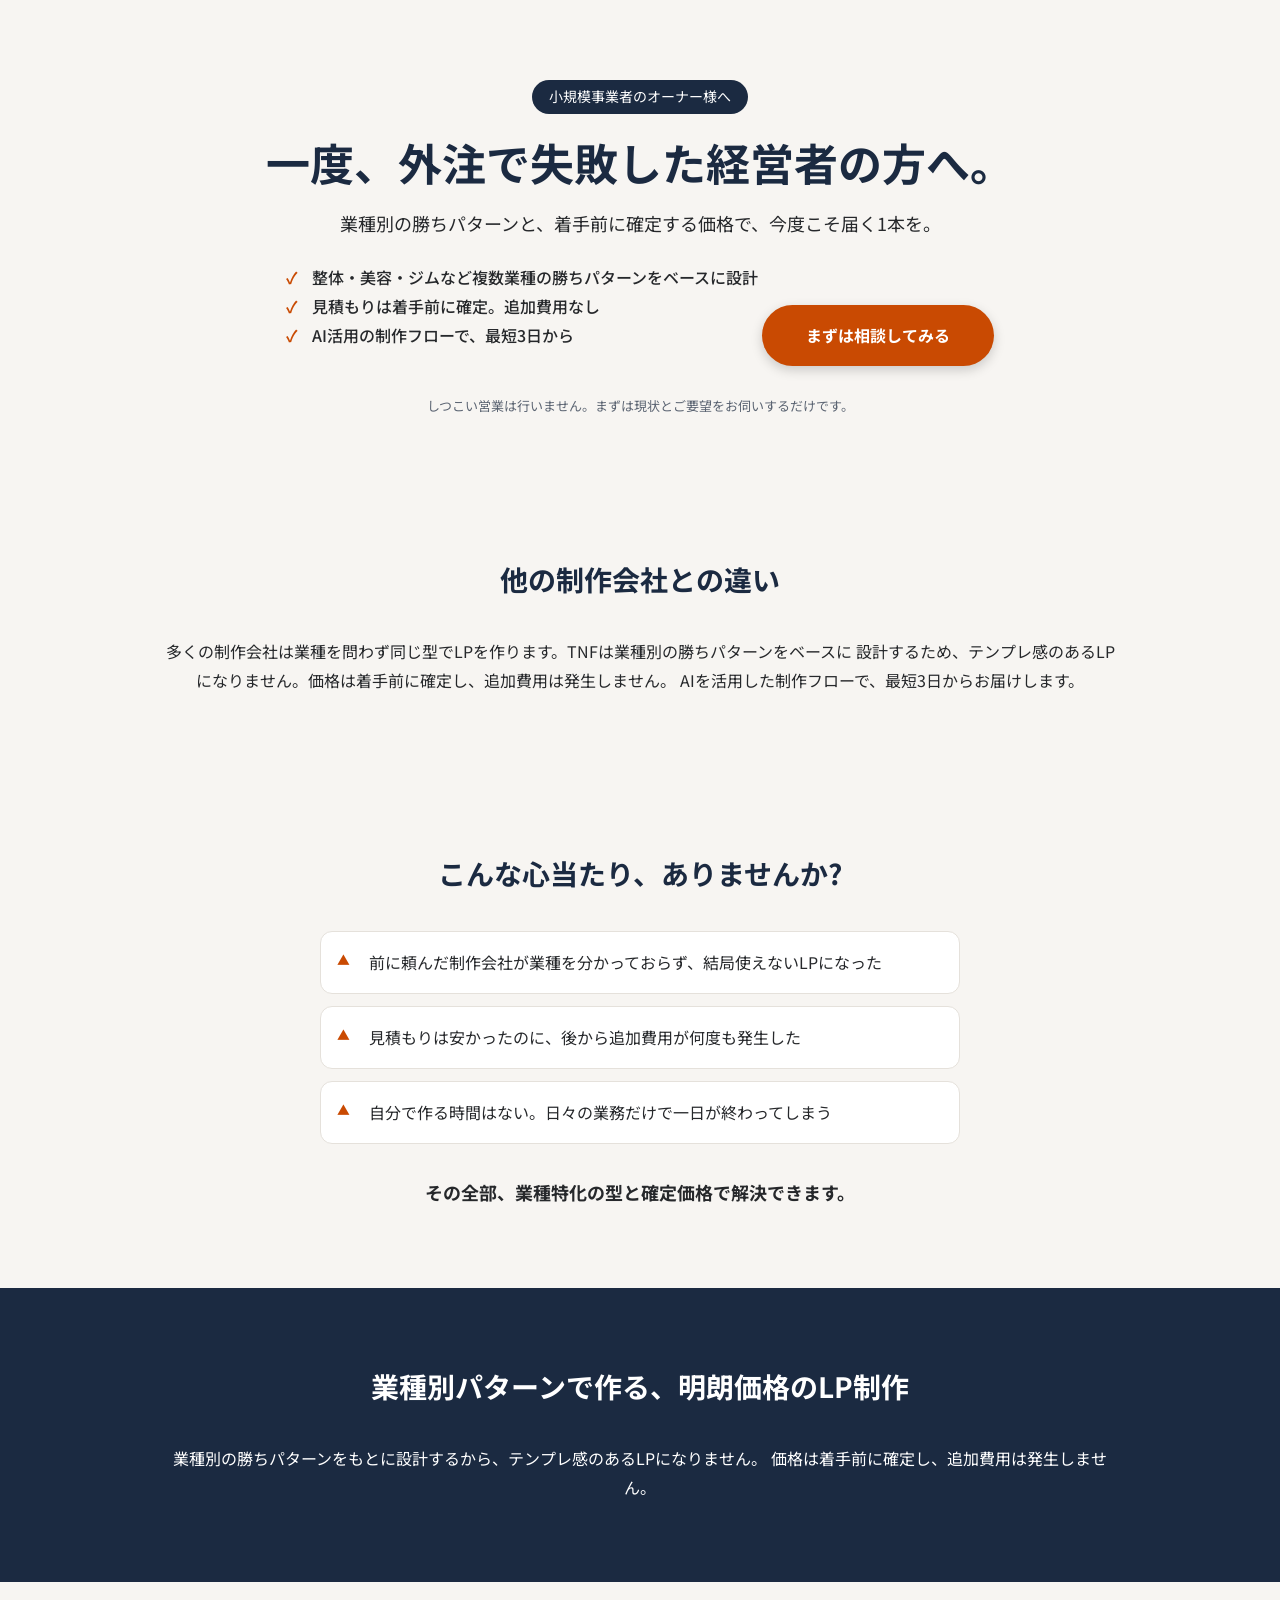
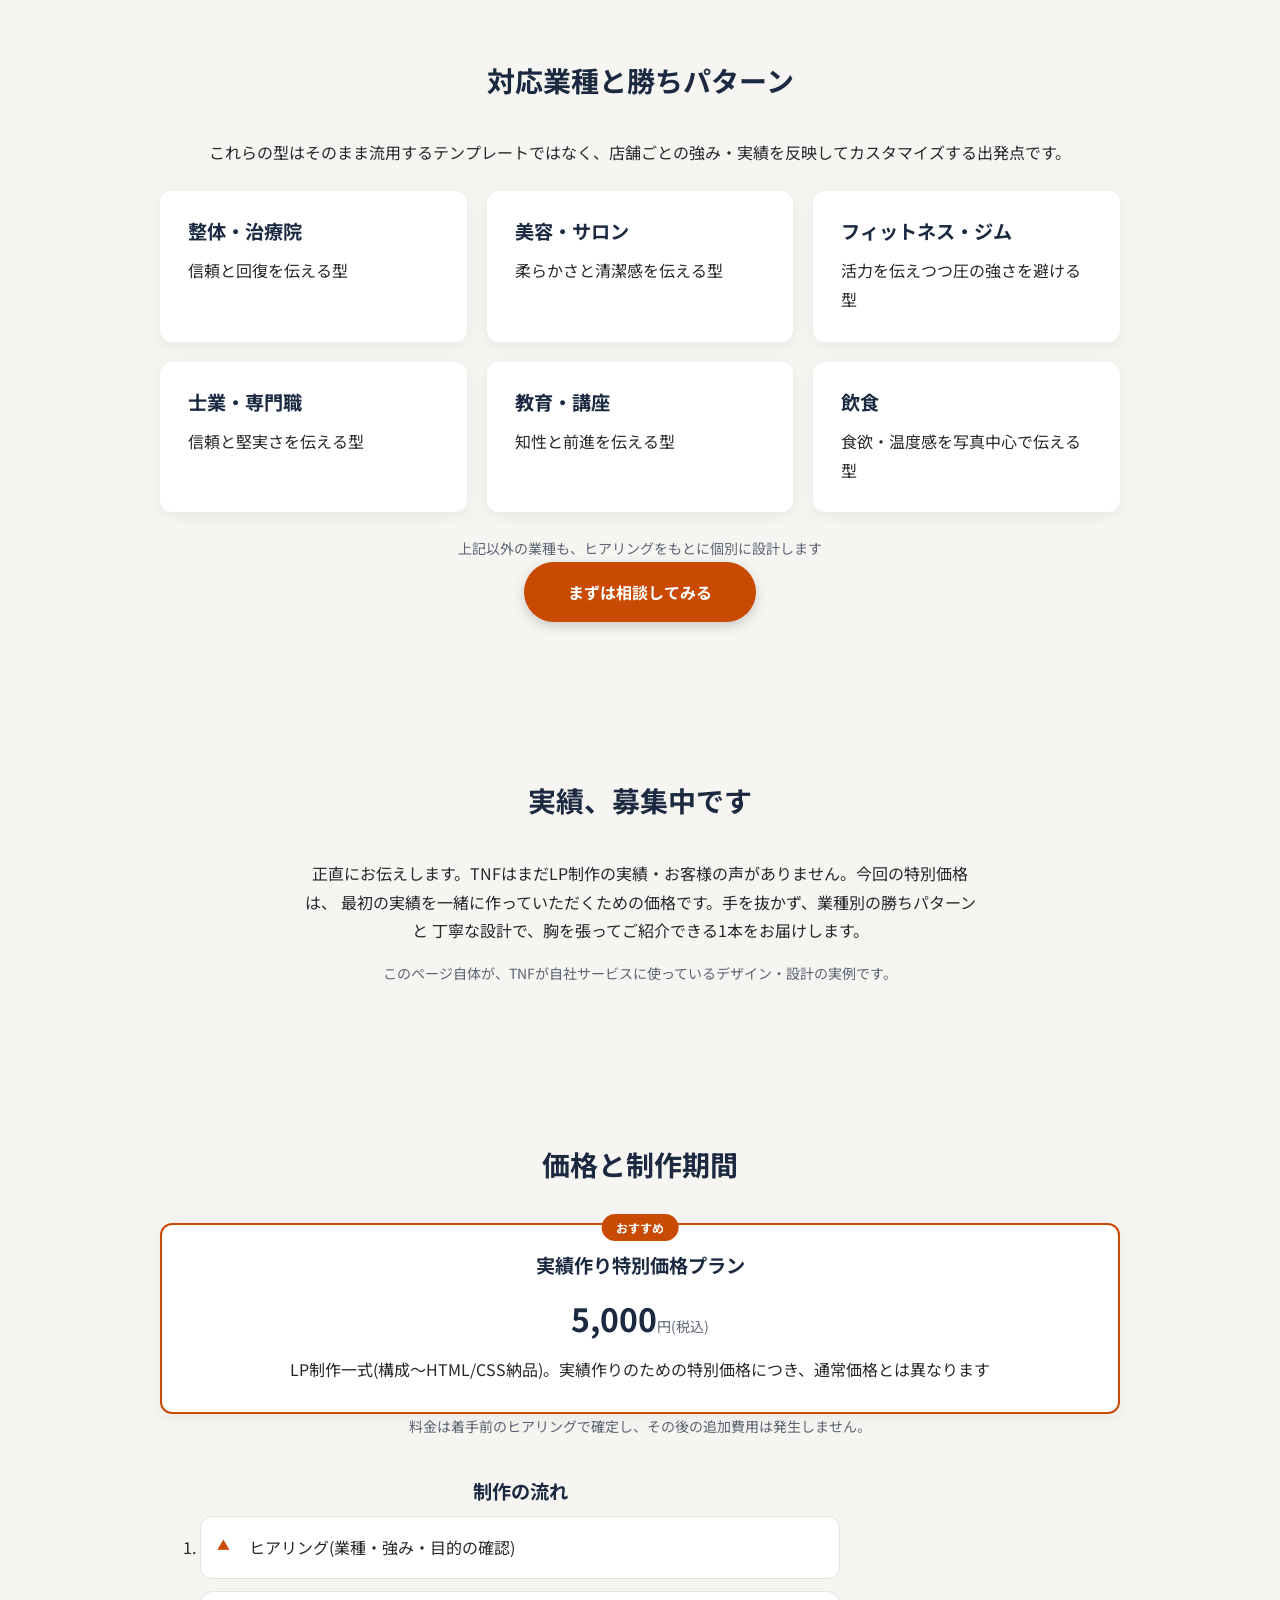
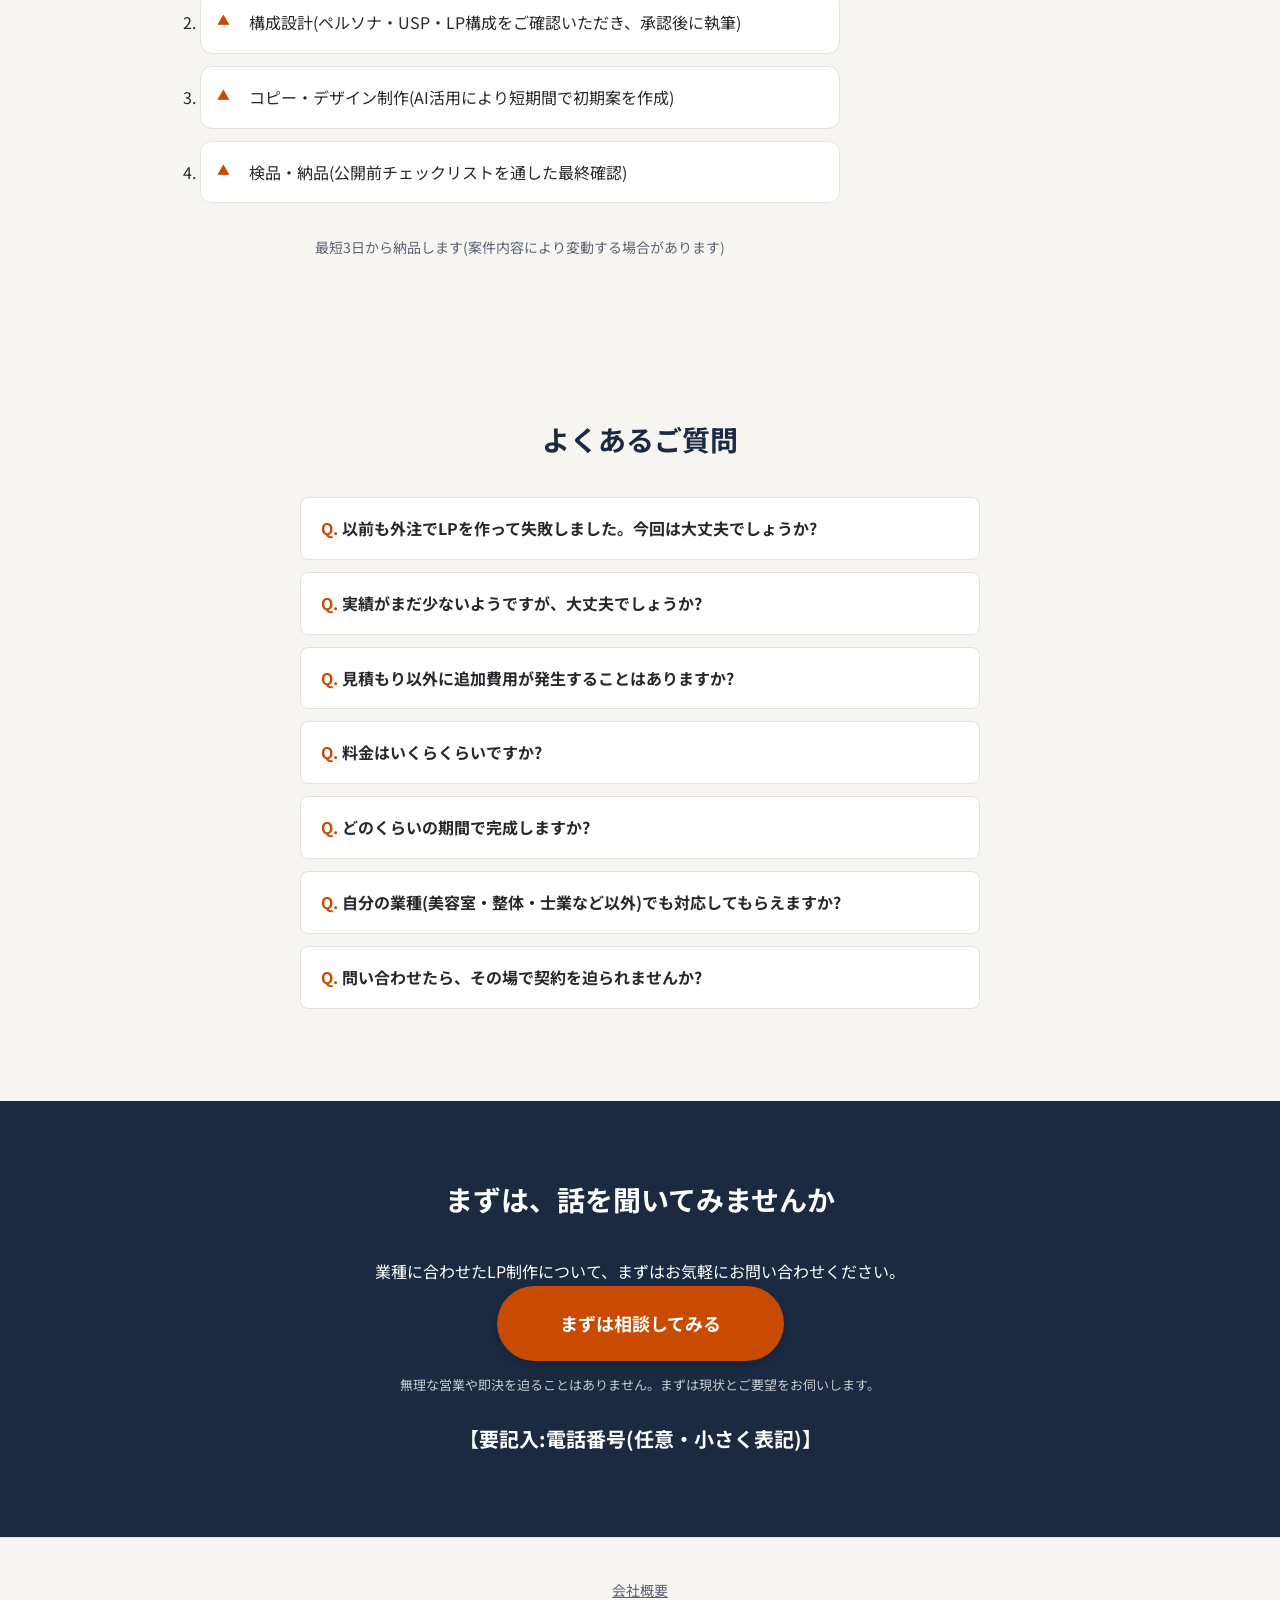
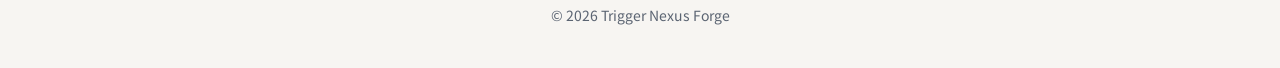
==== 07_CLIENTS/tnf-own/lp-v1/index.html @ 100005ab "Day04: rename lp.html to index.html (Web-standard entry point) Per DAY04's Module 08/09 instructions" ====
<!DOCTYPE html>
<html lang="ja">
<head>
  <meta charset="UTF-8">
  <meta name="viewport" content="width=device-width, initial-scale=1.0">
  <title>一度、外注で失敗した経営者の方へ。|Trigger Nexus Forge</title>
  <meta name="description" content="業種別の勝ちパターンをもとに設計するLP制作。価格は着手前に確定、追加費用なし。AI活用で短納期。小規模事業者のオーナー様へ。">
  <meta property="og:type" content="website">
  <meta property="og:title" content="一度、外注で失敗した経営者の方へ。|Trigger Nexus Forge">
  <meta property="og:description" content="業種別の勝ちパターンをもとに設計するLP制作。価格は着手前に確定、追加費用なし。AI活用で短納期。">
  <meta property="og:image" content="【要記入:OGP画像URL(1200x630)】">
  <meta name="twitter:card" content="summary_large_image">
  <link rel="preconnect" href="https://fonts.googleapis.com">
  <link rel="preconnect" href="https://fonts.gstatic.com" crossorigin>
  <link href="https://fonts.googleapis.com/css2?family=Noto+Sans+JP:wght@400;500;700&display=swap" rel="stylesheet">
  <link rel="stylesheet" href="style.css">
</head>
<body>

  <!-- 1. FV -->
  <header class="fv">
    <div class="container">
      <p class="fv__badge">小規模事業者のオーナー様へ</p>
      <h1 class="fv__title">一度、外注で失敗した経営者の方へ。</h1>
      <p class="fv__sub">業種別の勝ちパターンと、着手前に確定する価格で、今度こそ届く1本を。</p>
      <ul class="fv__points">
        <li>整体・美容・ジムなど複数業種の勝ちパターンをベースに設計</li>
        <li>見積もりは着手前に確定。追加費用なし</li>
        <li>AI活用の制作フローで、最短3日から</li>
      </ul>
      <a href="#cta" class="btn">まずは相談してみる</a>
      <p class="micro">しつこい営業は行いません。まずは現状とご要望をお伺いするだけです。</p>
    </div>
  </header>

  <!-- 2. 他社との違い(Qualify・標準構成にないため「解決策」と同じ作法で追加) -->
  <section class="section">
    <div class="container">
      <h2>他の制作会社との違い</h2>
      <p class="center">
        多くの制作会社は業種を問わず同じ型でLPを作ります。TNFは業種別の勝ちパターンをベースに
        設計するため、テンプレ感のあるLPになりません。価格は着手前に確定し、追加費用は発生しません。
        AIを活用した制作フローで、最短3日からお届けします。
      </p>
    </div>
  </section>

  <!-- 3. 課題共感 -->
  <section class="section">
    <div class="container">
      <h2>こんな心当たり、ありませんか?</h2>
      <ul class="problems">
        <li>前に頼んだ制作会社が業種を分かっておらず、結局使えないLPになった</li>
        <li>見積もりは安かったのに、後から追加費用が何度も発生した</li>
        <li>自分で作る時間はない。日々の業務だけで一日が終わってしまう</li>
      </ul>
      <p class="bridge">その全部、業種特化の型と確定価格で解決できます。</p>
    </div>
  </section>

  <!-- 4. 解決策 -->
  <section class="section section--dark">
    <div class="container">
      <h2>業種別パターンで作る、明朗価格のLP制作</h2>
      <p class="center">
        業種別の勝ちパターンをもとに設計するから、テンプレ感のあるLPになりません。
        価格は着手前に確定し、追加費用は発生しません。
      </p>
    </div>
  </section>

  <!-- 5. 業種別の勝ちパターン(標準構成の「ベネフィット」枠を6カードに拡張して使用) -->
  <section class="section">
    <div class="container">
      <h2>対応業種と勝ちパターン</h2>
      <p class="center" style="margin-bottom: 1.5rem;">これらの型はそのまま流用するテンプレートではなく、店舗ごとの強み・実績を反映してカスタマイズする出発点です。</p>
      <div class="cards">
        <div class="card"><h3>整体・治療院</h3><p>信頼と回復を伝える型</p></div>
        <div class="card"><h3>美容・サロン</h3><p>柔らかさと清潔感を伝える型</p></div>
        <div class="card"><h3>フィットネス・ジム</h3><p>活力を伝えつつ圧の強さを避ける型</p></div>
        <div class="card"><h3>士業・専門職</h3><p>信頼と堅実さを伝える型</p></div>
        <div class="card"><h3>教育・講座</h3><p>知性と前進を伝える型</p></div>
        <div class="card"><h3>飲食</h3><p>食欲・温度感を写真中心で伝える型</p></div>
      </div>
      <p class="muted center" style="margin-top: 1.5rem;">上記以外の業種も、ヒアリングをもとに個別に設計します</p>
      <p class="center"><a href="#cta" class="btn">まずは相談してみる</a></p>
    </div>
  </section>

  <!-- 6. 実績・お客様の声 -->
  <section class="section">
    <div class="container narrow center">
      <h2>実績、募集中です</h2>
      <p>
        正直にお伝えします。TNFはまだLP制作の実績・お客様の声がありません。今回の特別価格は、
        最初の実績を一緒に作っていただくための価格です。手を抜かず、業種別の勝ちパターンと
        丁寧な設計で、胸を張ってご紹介できる1本をお届けします。
      </p>
      <p class="muted" style="margin-top: 1rem;">このページ自体が、TNFが自社サービスに使っているデザイン・設計の実例です。</p>
    </div>
  </section>

  <!-- 7. 価格と納期の透明性 -->
  <section class="section">
    <div class="container">
      <h2>価格と制作期間</h2>
      <div class="cards">
        <div class="card price price--featured">
          <p class="tag">おすすめ</p>
          <h3>実績作り特別価格プラン</h3>
          <p class="price__num">5,000<span>円(税込)</span></p>
          <p>LP制作一式(構成〜HTML/CSS納品)。実績作りのための特別価格につき、通常価格とは異なります</p>
        </div>
      </div>
      <p class="muted center">料金は着手前のヒアリングで確定し、その後の追加費用は発生しません。</p>
      <div class="narrow" style="margin-top: 2.5rem;">
        <h3 class="center">制作の流れ</h3>
        <ol class="problems">
          <li>ヒアリング(業種・強み・目的の確認)</li>
          <li>構成設計(ペルソナ・USP・LP構成をご確認いただき、承認後に執筆)</li>
          <li>コピー・デザイン制作(AI活用により短期間で初期案を作成)</li>
          <li>検品・納品(公開前チェックリストを通した最終確認)</li>
        </ol>
        <p class="muted center">最短3日から納品します(案件内容により変動する場合があります)</p>
      </div>
    </div>
  </section>

  <!-- 8. FAQ -->
  <section class="section">
    <div class="container narrow">
      <h2>よくあるご質問</h2>
      <details><summary>以前も外注でLPを作って失敗しました。今回は大丈夫でしょうか?</summary><p>業種別の勝ちパターンをもとに設計するため、業種を理解しないまま作られるテンプレLPにはなりません。構成案は着手前にご確認いただけます。</p></details>
      <details><summary>実績がまだ少ないようですが、大丈夫でしょうか?</summary><p>正直にお伝えすると、これから実績を積んでいく段階です。だからこそ特別価格でご案内し、業種別の勝ちパターンと丁寧な設計で、胸を張れる1本をお届けします。</p></details>
      <details><summary>見積もり以外に追加費用が発生することはありますか?</summary><p>着手前のヒアリングで料金を確定してご提示します。ご依頼いただいた範囲内での追加費用は発生しません。範囲を超えるご依頼は事前にご相談します。</p></details>
      <details><summary>料金はいくらくらいですか?</summary><p>現在は実績作りのための特別価格として、LP制作一式5,000円でご案内しています。</p></details>
      <details><summary>どのくらいの期間で完成しますか?</summary><p>AIを活用した制作フローにより、最短3日から納品可能です。案件内容により変動する場合があります。</p></details>
      <details><summary>自分の業種(美容室・整体・士業など以外)でも対応してもらえますか?</summary><p>整体・美容・ジム・士業・講座・飲食以外の業種も、ヒアリングをもとに個別に設計しますので、まずはご相談ください。</p></details>
      <details><summary>問い合わせたら、その場で契約を迫られませんか?</summary><p>しつこい営業や即決を求めることはありません。まずは現状とご要望をお伺いし、ご検討いただいてからのご判断で構いません。</p></details>
    </div>
  </section>

  <!-- 9. 最終CTA -->
  <section class="section section--dark" id="cta">
    <div class="container center">
      <h2>まずは、話を聞いてみませんか</h2>
      <p>業種に合わせたLP制作について、まずはお気軽にお問い合わせください。</p>
      <p><a href="【要記入:問い合わせフォームURL】" class="btn btn--lg">まずは相談してみる</a></p>
      <p class="micro">無理な営業や即決を迫ることはありません。まずは現状とご要望をお伺いします。</p>
      <p class="tel">【要記入:電話番号(任意・小さく表記)】</p>
    </div>
  </section>

  <footer class="footer">
    <div class="container center muted">
      <p><a href="【要記入:会社概要ページURL】">会社概要</a></p>
      <p>&copy; 2026 Trigger Nexus Forge</p>
    </div>
  </footer>

</body>
</html>
---- 07_CLIENTS/tnf-own/lp-v1/style.css ----
/* ==========================================================================
   TNF LP Builder v0.1 — style.css(tnf-own/lp-v1 用。Module 09の指定を反映済み)
   色の選定理由は css.md を参照。
   ========================================================================== */

:root {
  --color-primary: #C94A02;   /* TNF primary-dark。白文字コントラスト4.70:1でAA適合(css.md参照) */
  --color-secondary: #1B2A41; /* TNFスチールネイビー */
  --color-base: #F7F5F2;      /* TNFオフホワイト */

  /* ▼ 以下は原則そのまま */
  --color-text: #26282B;
  --color-white: #FFFFFF;
  --color-muted: #5B6472;     /* 2026-07-09修正:旧#6B7280は白背景比4.44:1でAA未達(→Design Engine 01_color_engine.md参照) */
  --color-border: #E5E1DB;
  --radius: 12px;
  --container: 1000px;
}

/* --- リセット+ベース --- */
*, *::before, *::after { box-sizing: border-box; margin: 0; padding: 0; }
html { scroll-behavior: smooth; }
body {
  font-family: "Noto Sans JP", sans-serif;
  font-size: 1rem;
  line-height: 1.8;
  color: var(--color-text);
  background: var(--color-base);
  -webkit-font-smoothing: antialiased;
}
img { max-width: 100%; height: auto; display: block; }
a { color: inherit; text-decoration: none; }
ul { list-style: none; }
h1, h2, h3 { line-height: 1.3; color: var(--color-secondary); }
h2 { font-size: 1.75rem; text-align: center; margin-bottom: 2.5rem; }
h3 { font-size: 1.2rem; margin-bottom: 0.75rem; }
:focus-visible { outline: 3px solid var(--color-primary); outline-offset: 2px; }

/* --- レイアウト --- */
.container { max-width: var(--container); margin-inline: auto; padding-inline: 1.25rem; }
.narrow { max-width: 720px; }
.section { padding-block: 5rem; }
.section--dark { background: var(--color-secondary); color: var(--color-white); }
.section--dark h2, .section--dark h3 { color: var(--color-white); }
.center { text-align: center; }
.muted { color: var(--color-muted); font-size: 0.875rem; }

/* --- FV --- */
.fv { padding-block: 5rem 4rem; text-align: center; }
.fv__badge {
  display: inline-block; background: var(--color-secondary); color: var(--color-white);
  font-size: 0.875rem; padding: 0.3em 1.2em; border-radius: 999px; margin-bottom: 1.25rem;
}
.fv__title { font-size: clamp(1.75rem, 5vw, 2.75rem); margin-bottom: 1rem; }
.fv__sub { font-size: 1.125rem; margin-bottom: 1.5rem; }
.fv__points { display: inline-block; text-align: left; margin-bottom: 2rem; }
.fv__points li { padding-left: 1.6em; position: relative; font-weight: 500; }
.fv__points li::before { content: "✓"; position: absolute; left: 0; color: var(--color-primary); font-weight: 700; }

/* --- ボタン --- */
.btn {
  display: inline-block; background: var(--color-primary); color: var(--color-white);
  font-weight: 700; padding: 1em 2.75em; border-radius: 999px;
  box-shadow: 0 4px 12px rgb(0 0 0 / 0.18);
  transition: transform 0.2s ease, filter 0.2s ease;
}
.btn:hover { transform: translateY(-2px); filter: brightness(0.94); }
.btn--lg { font-size: 1.125rem; padding: 1.2em 3.5em; }
.micro { font-size: 0.8125rem; color: var(--color-muted); margin-top: 0.75rem; }
.section--dark .micro { color: rgb(255 255 255 / 0.75); }
.tel { margin-top: 1.5rem; font-weight: 700; font-size: 1.25rem; }

/* --- 課題共感 --- */
.problems { max-width: 640px; margin: 0 auto 2rem; }
.problems li {
  background: var(--color-white); border: 1px solid var(--color-border);
  border-radius: var(--radius); padding: 1rem 1.25rem; margin-bottom: 0.75rem;
  padding-left: 3rem; position: relative;
}
.problems li::before { content: "▲"; position: absolute; left: 1rem; color: var(--color-primary); font-size: 0.8em; }
.bridge { text-align: center; font-weight: 700; font-size: 1.125rem; }

/* --- カード(ベネフィット・声・料金) --- */
.cards { display: grid; grid-template-columns: repeat(auto-fit, minmax(260px, 1fr)); gap: 1.25rem; }
.card {
  background: var(--color-white); border-radius: var(--radius); padding: 1.75rem;
  box-shadow: 0 4px 16px rgb(0 0 0 / 0.06);
}
.voice .muted { margin-top: 0.75rem; }

/* --- 料金 --- */
.price { text-align: center; position: relative; }
.price--featured { border: 2px solid var(--color-primary); }
.price .tag {
  position: absolute; top: -0.9em; left: 50%; transform: translateX(-50%);
  background: var(--color-primary); color: var(--color-white);
  font-size: 0.75rem; font-weight: 700; padding: 0.25em 1.2em; border-radius: 999px;
}
.price__num { font-size: 2rem; font-weight: 700; color: var(--color-secondary); margin-block: 0.5rem; }
.price__num span { font-size: 0.875rem; color: var(--color-muted); font-weight: 400; }

/* --- FAQ --- */
details {
  background: var(--color-white); border: 1px solid var(--color-border);
  border-radius: 8px; margin-bottom: 0.75rem; padding: 0;
}
summary { font-weight: 700; padding: 1rem 1.25rem; cursor: pointer; list-style: none; }
summary::before { content: "Q. "; color: var(--color-primary); }
details p { padding: 0 1.25rem 1rem; color: var(--color-muted); }

/* --- フッター --- */
.footer { padding-block: 2.5rem; border-top: 1px solid var(--color-border); }
.footer a { text-decoration: underline; }

/* --- レスポンシブ --- */
@media (max-width: 600px) {
  .section { padding-block: 3.5rem; }
  h2 { font-size: 1.4rem; }
}
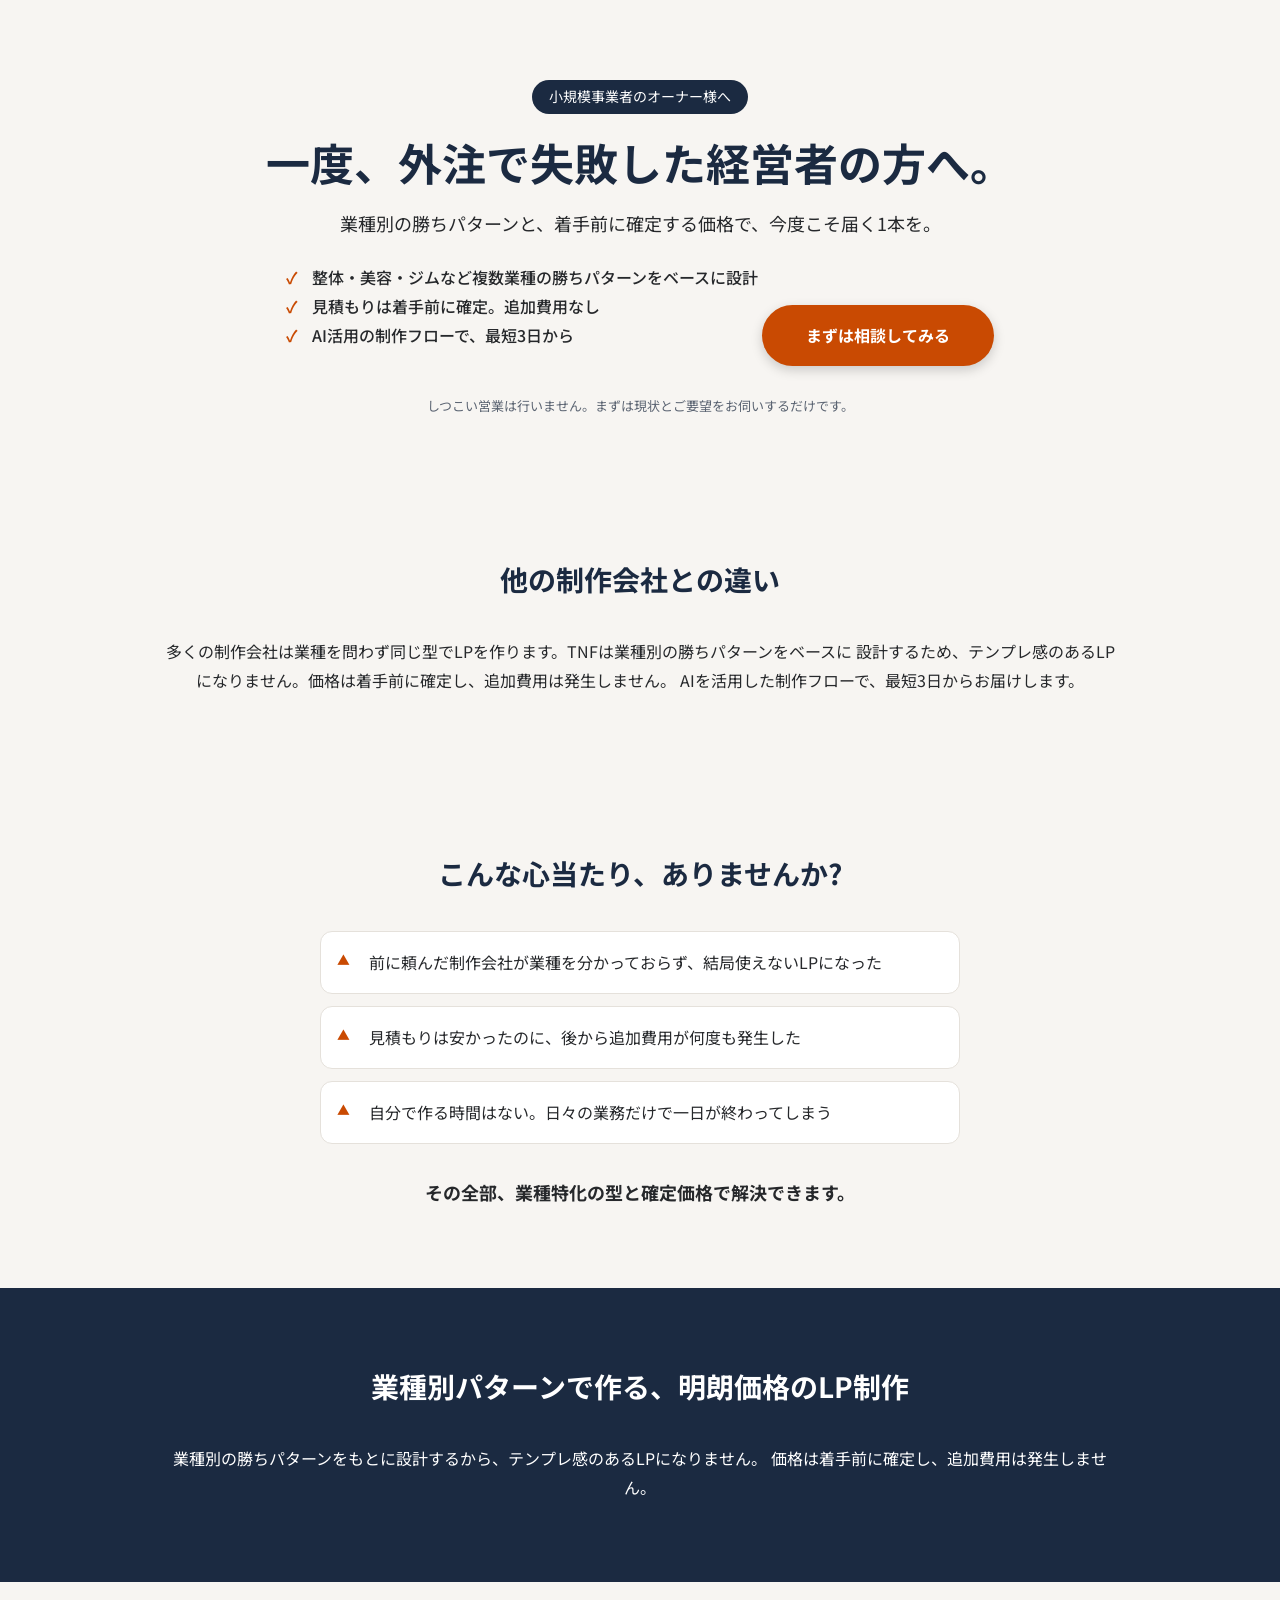
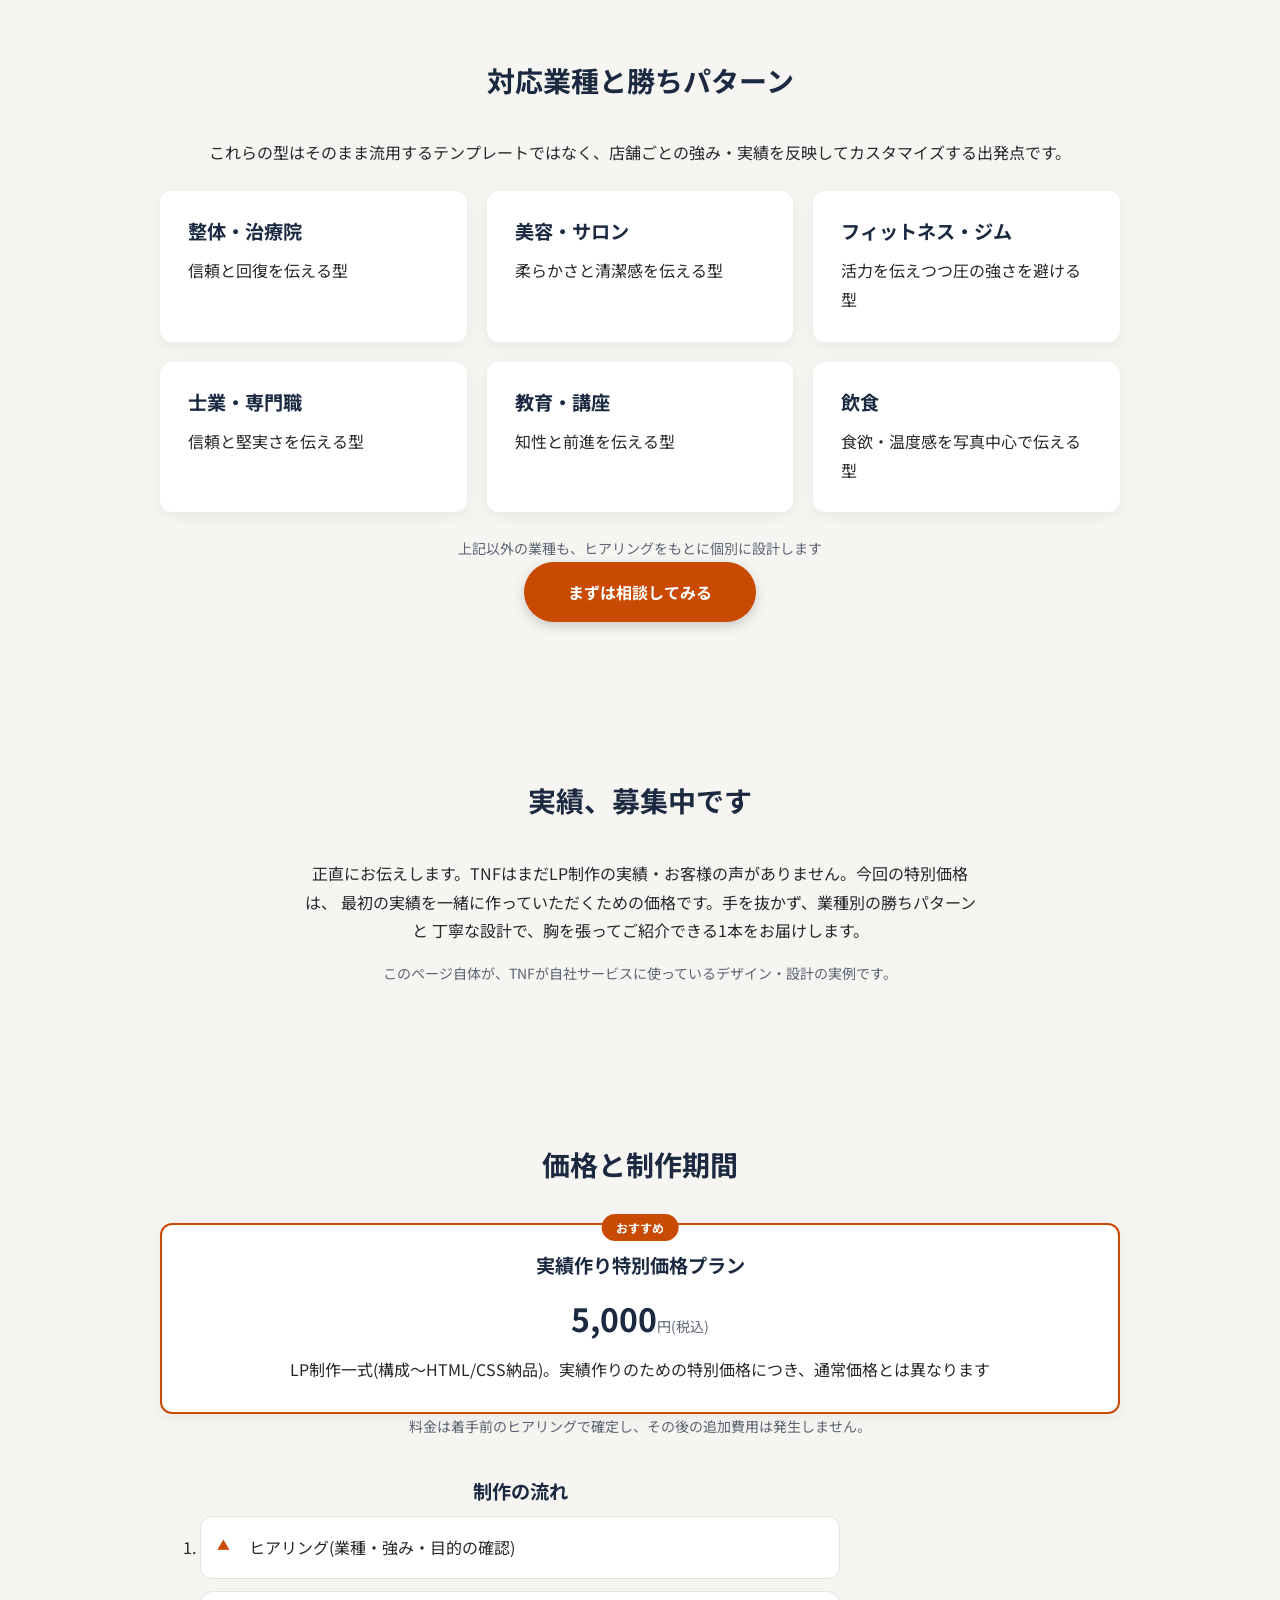
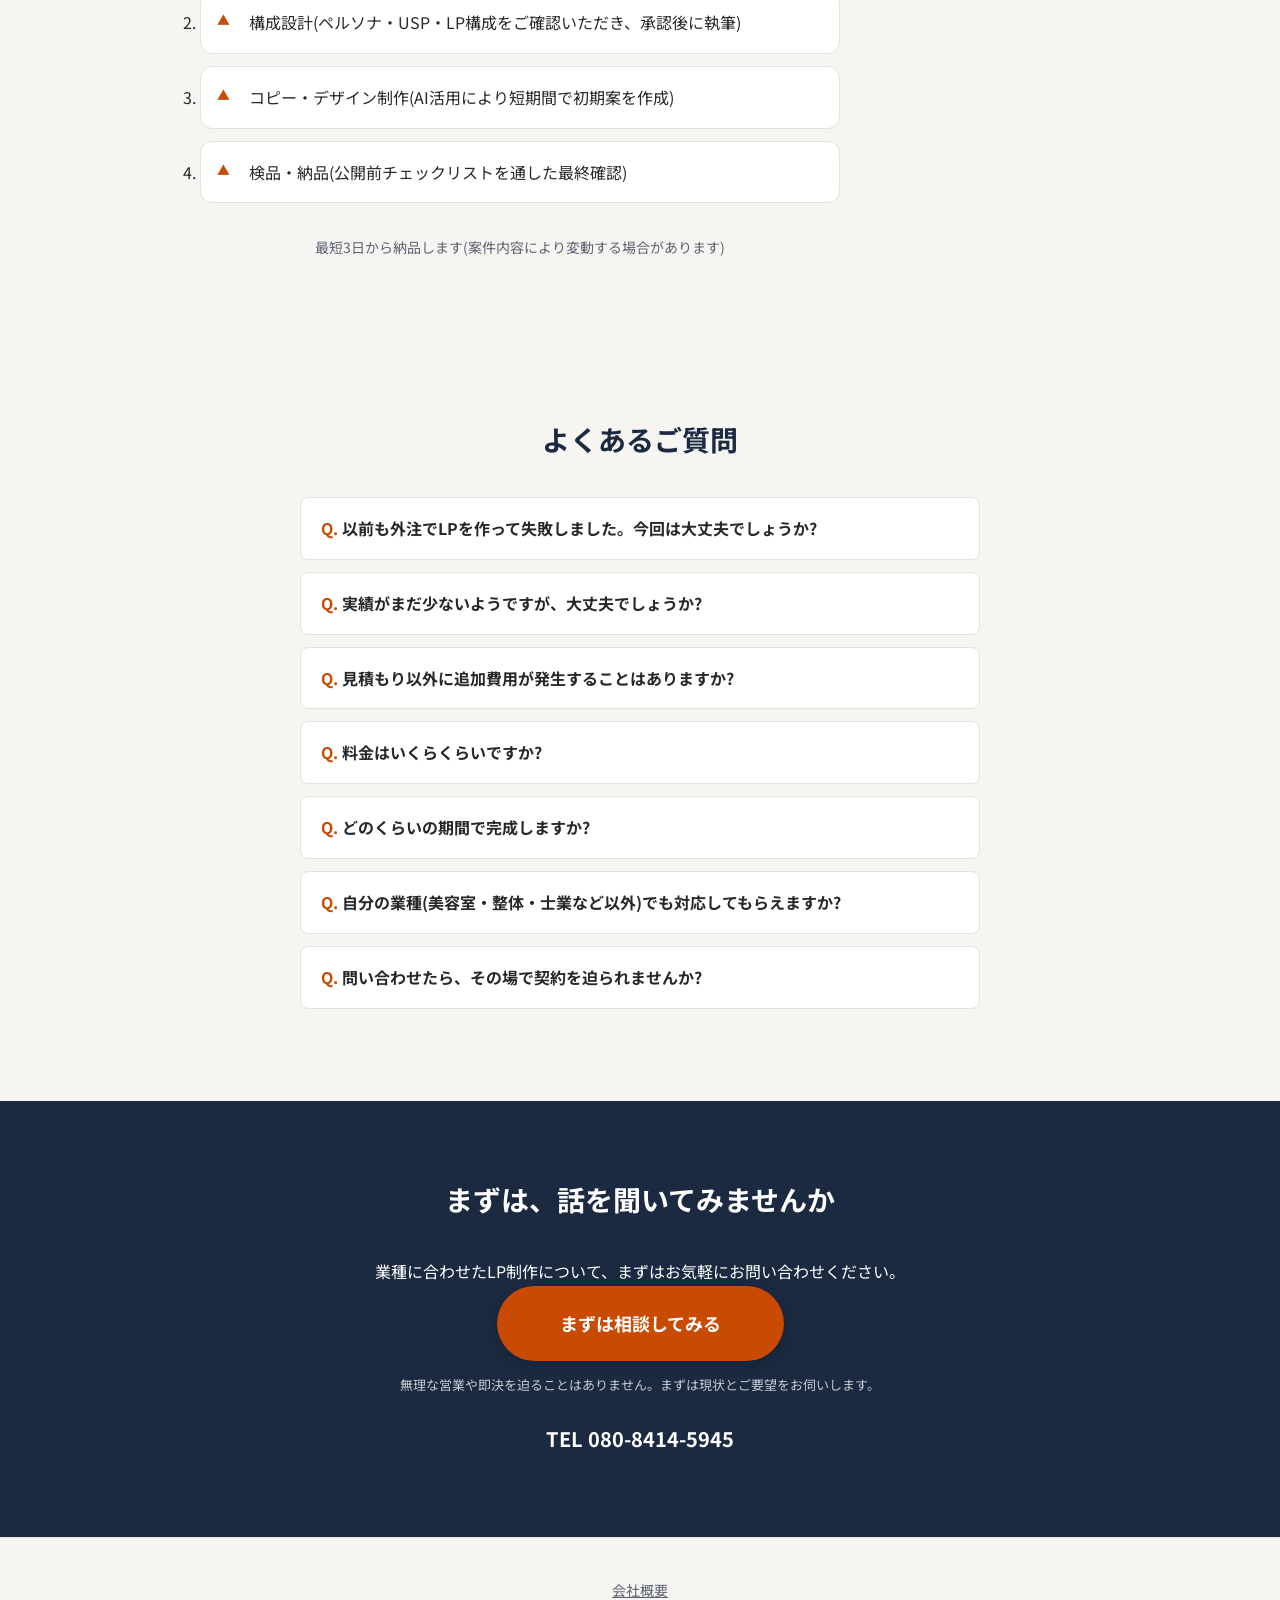
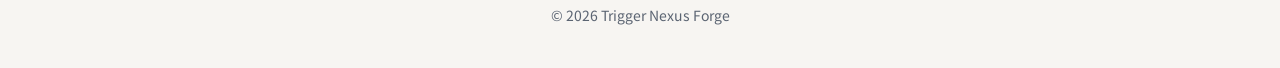
==== commit a1bb9260: "Fill in contact placeholders in index.html Owner-provided contact facts: mailto:0903wimper@gmail.com" ====
--- a/07_CLIENTS/tnf-own/lp-v1/index.html
+++ b/07_CLIENTS/tnf-own/lp-v1/index.html
@@ -145,15 +145,15 @@
     <div class="container center">
       <h2>まずは、話を聞いてみませんか</h2>
       <p>業種に合わせたLP制作について、まずはお気軽にお問い合わせください。</p>
-      <p><a href="【要記入:問い合わせフォームURL】" class="btn btn--lg">まずは相談してみる</a></p>
+      <p><a href="mailto:0903wimper@gmail.com" class="btn btn--lg">まずは相談してみる</a></p>
       <p class="micro">無理な営業や即決を迫ることはありません。まずは現状とご要望をお伺いします。</p>
-      <p class="tel">【要記入:電話番号(任意・小さく表記)】</p>
+      <p class="tel"><a href="tel:08084145945">TEL 080-8414-5945</a></p>
     </div>
   </section>
 
   <footer class="footer">
     <div class="container center muted">
-      <p><a href="【要記入:会社概要ページURL】">会社概要</a></p>
+      <p><a href="http://trgger0307.com/">会社概要</a></p>
       <p>&copy; 2026 Trigger Nexus Forge</p>
     </div>
   </footer>
